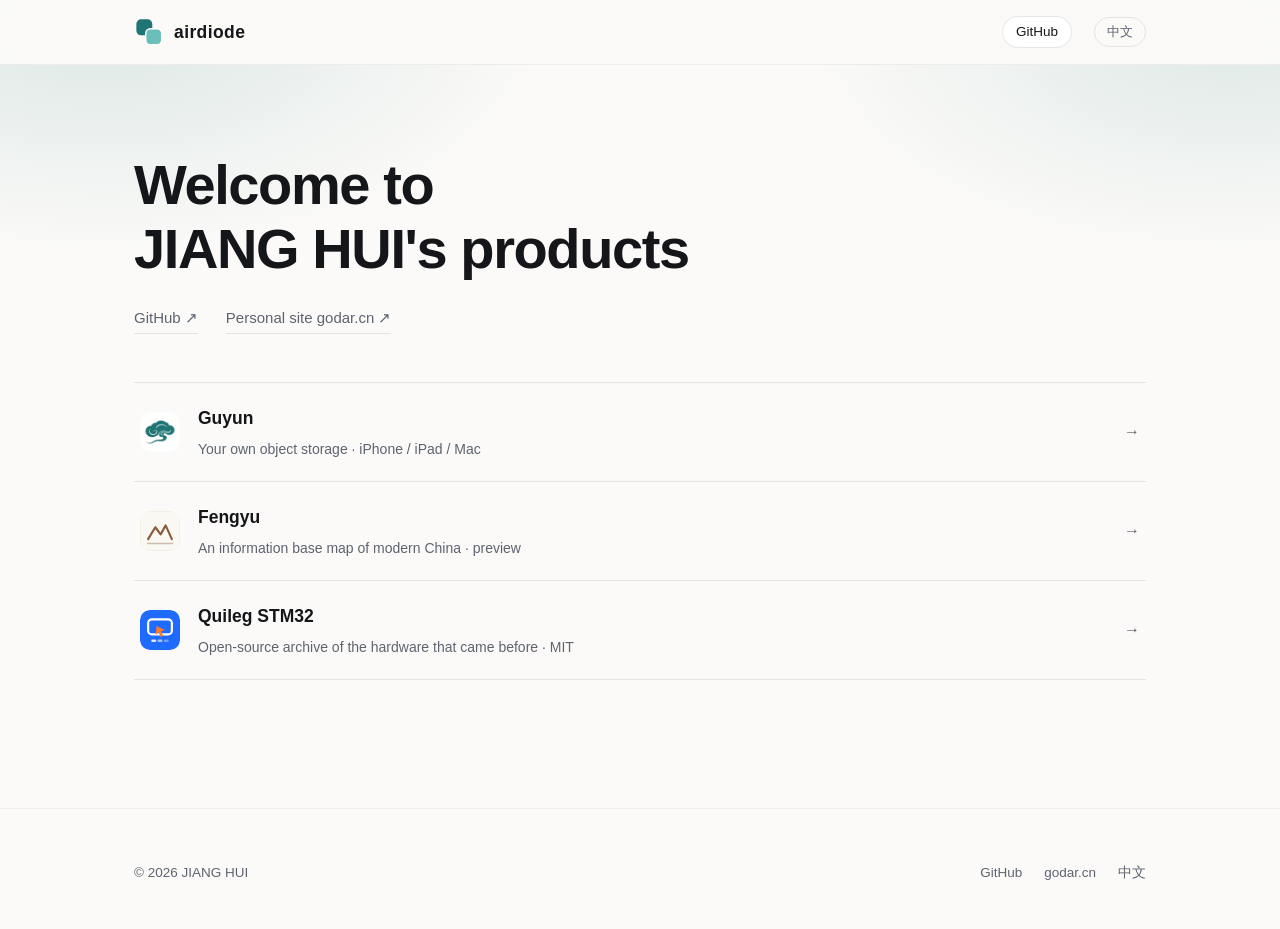
==== en/index.html @ 5a49a4d6 "home: 首页改成纯产品清单 - 题头改为「欢迎来到 JIANG HUI 的产品集」，下面放 GitHub 与 godar.cn 两个入口 - 移除「做法」「关于」两节，产品改成三行清单（图标 + " ====
<!DOCTYPE html>
<html lang="en">
<head>
<meta charset="utf-8">
<meta name="viewport" content="width=device-width, initial-scale=1">
<title>JIANG HUI — Products</title>
<meta name="description" content="Products by JIANG HUI: Guyun, Fengyu and Quileg STM32.">
<meta name="theme-color" content="#fbfaf8" media="(prefers-color-scheme: light)">
<meta name="theme-color" content="#0f1113" media="(prefers-color-scheme: dark)">
<link rel="icon" type="image/svg+xml" href="../assets/mark.svg">
<link rel="apple-touch-icon" href="../assets/mark.svg">
<link rel="stylesheet" href="../styles.css">
<meta property="og:type" content="website">
<meta property="og:site_name" content="JIANG HUI">
<meta property="og:title" content="JIANG HUI — Products">
<meta property="og:description" content="Guyun, Fengyu and Quileg STM32.">
<meta property="og:url" content="https://airdiode.github.io/en/">
<meta property="og:image" content="https://airdiode.github.io/assets/og-en.png">
<meta property="og:locale" content="en_US">
<meta property="og:locale:alternate" content="zh_CN">
<meta name="twitter:card" content="summary_large_image">
<meta name="twitter:image" content="https://airdiode.github.io/assets/og-en.png">
<link rel="alternate" hreflang="zh-Hans" href="https://airdiode.github.io/">
<link rel="alternate" hreflang="en" href="https://airdiode.github.io/en/">
<link rel="alternate" hreflang="x-default" href="https://airdiode.github.io/">
</head>
<body>

<a class="skip" href="#main">Skip to content</a>

<header class="site-header">
  <div class="wrap">
    <a class="brand" href="./">
      <img src="../assets/mark.svg" alt="" width="30" height="30">
      <span>airdiode</span>
    </a>
    <nav>
      <a class="gh" href="https://github.com/airdiode">GitHub</a>
      <a class="lang" href="../" hreflang="zh-Hans" lang="zh-CN">中文</a>
    </nav>
  </div>
</header>

<main id="main">

  <section class="hero hero-simple">
    <div class="wrap">
      <h1>Welcome to<br>JIANG HUI's products</h1>
      <p class="intro-links">
        <a href="https://github.com/airdiode">GitHub <span aria-hidden="true">↗</span></a>
        <a href="https://www.godar.cn/">Personal site godar.cn <span aria-hidden="true">↗</span></a>
      </p>
    </div>
  </section>

  <section id="products" class="section">
    <div class="wrap">
      <ul class="product-list">

        <li>
          <a href="https://airdiode.github.io/Guyun/en/">
            <img src="../assets/guyun-icon.png" alt="" width="40" height="40">
            <span class="pl-text">
              <span class="pl-name">Guyun</span>
              <span class="pl-desc">Your own object storage · iPhone / iPad / Mac</span>
            </span>
            <span class="pl-go" aria-hidden="true">→</span>
          </a>
        </li>

        <li>
          <a href="https://airdiode.github.io/Fengyu/">
            <img src="../assets/fengyu-mark.svg" alt="" width="40" height="40">
            <span class="pl-text">
              <span class="pl-name">Fengyu</span>
              <span class="pl-desc">An information base map of modern China · preview</span>
            </span>
            <span class="pl-go" aria-hidden="true">→</span>
          </a>
        </li>

        <li>
          <a href="https://airdiode.github.io/Quileg-STM32/">
            <img src="../assets/quileg-stm32.svg" alt="" width="40" height="40">
            <span class="pl-text">
              <span class="pl-name">Quileg STM32</span>
              <span class="pl-desc">Open-source archive of the hardware that came before · MIT</span>
            </span>
            <span class="pl-go" aria-hidden="true">→</span>
          </a>
        </li>

      </ul>
    </div>
  </section>

</main>

<footer class="site-footer">
  <div class="wrap footer-line">
    <span>© <span id="year">2026</span> JIANG HUI</span>
    <a href="https://github.com/airdiode">GitHub</a>
    <a href="https://www.godar.cn/">godar.cn</a>
    <a href="../" hreflang="zh-Hans" lang="zh-CN">中文</a>
  </div>
</footer>

<script>
document.getElementById("year").textContent = new Date().getFullYear();
</script>

</body>
</html>
---- styles.css ----
/* airdiode · 总主页
   配色取自孤云的青绿 #1f7573：页面保持中性，品牌色只出现在卡片与强调处。 */

:root {
  --bg: #fbfaf8;
  --card: #ffffff;
  --ink: #14161a;
  --muted: #5d6470;
  --line: rgba(20, 22, 26, 0.10);
  --line-soft: rgba(20, 22, 26, 0.06);

  --guyun: #1f7573;
  --guyun-deep: #0d4a48;
  --guyun-light: #6bbfba;
  --guyun-soft: #eaf3f1;

  --radius: 22px;
  --wrap: 1060px;
  --shadow: 0 1px 2px rgba(20, 22, 26, 0.04), 0 30px 60px -40px rgba(20, 22, 26, 0.45);
  --shadow-lift: 0 2px 4px rgba(20, 22, 26, 0.05), 0 34px 64px -36px rgba(20, 22, 26, 0.5);

  --font: -apple-system, BlinkMacSystemFont, "SF Pro SC", "PingFang SC",
    "Hiragino Sans GB", "Microsoft YaHei", "Helvetica Neue", sans-serif;
}

@media (prefers-color-scheme: dark) {
  :root {
    --bg: #0f1113;
    --card: #16191c;
    --ink: #edf0f3;
    --muted: #9aa3ae;
    --line: rgba(255, 255, 255, 0.11);
    --line-soft: rgba(255, 255, 255, 0.06);

    --guyun: #58b8b2;
    --guyun-deep: #2a7f7a;
    --guyun-light: #9fe0dc;
    --guyun-soft: #142c2a;

    --shadow: 0 1px 2px rgba(0, 0, 0, 0.5), 0 30px 60px -40px rgba(0, 0, 0, 0.9);
    --shadow-lift: 0 2px 4px rgba(0, 0, 0, 0.55), 0 34px 64px -36px rgba(0, 0, 0, 0.95);
  }
}

* { box-sizing: border-box; }

html {
  scroll-behavior: smooth;
  scroll-padding-top: 84px;
}

body {
  margin: 0;
  background: var(--bg);
  color: var(--ink);
  font-family: var(--font);
  font-size: 16px;
  line-height: 1.75;
  -webkit-font-smoothing: antialiased;
  text-rendering: optimizeLegibility;
}

img { max-width: 100%; height: auto; }
a { color: inherit; text-decoration: none; }
p { margin: 0; }

code {
  font-family: ui-monospace, SFMono-Regular, "SF Mono", Menlo, monospace;
  font-size: 0.88em;
  background: var(--line-soft);
  padding: 0.1em 0.4em;
  border-radius: 5px;
  white-space: nowrap;
}

.wrap { max-width: var(--wrap); margin: 0 auto; padding: 0 24px; }

.skip {
  position: absolute; left: -9999px; top: 0; z-index: 100;
  background: var(--ink); color: var(--bg);
  padding: 10px 16px; border-radius: 0 0 10px 0;
}
.skip:focus { left: 0; }

:focus-visible {
  outline: 2px solid var(--guyun);
  outline-offset: 3px;
  border-radius: 8px;
}

/* ---------- header ---------- */

.site-header {
  position: sticky; top: 0; z-index: 60;
  background: var(--bg);
  background: color-mix(in srgb, var(--bg) 80%, transparent);
  backdrop-filter: saturate(180%) blur(16px);
  -webkit-backdrop-filter: saturate(180%) blur(16px);
  border-bottom: 1px solid var(--line-soft);
}

.site-header .wrap {
  display: flex; align-items: center; gap: 12px; height: 64px;
}

.brand {
  display: flex; align-items: center; gap: 10px;
  font-weight: 700; font-size: 17.5px; letter-spacing: 0.4px;
}
.brand img { width: 30px; height: 30px; display: block; }

.site-header nav {
  margin-left: auto;
  display: flex; align-items: center; gap: 22px;
  font-size: 14.5px; color: var(--muted);
}
.site-header nav a { transition: color 0.15s ease; }
.site-header nav a:hover { color: var(--ink); }
.site-header nav .gh {
  color: var(--ink);
  border: 1px solid var(--line);
  border-radius: 999px;
  padding: 3px 13px;
  font-size: 13.5px;
  background: var(--card);
}
.site-header nav .gh:hover { border-color: color-mix(in srgb, var(--ink) 30%, transparent); }
.site-header nav .lang {
  color: var(--muted);
  border: 1px solid var(--line);
  border-radius: 999px;
  padding: 3px 12px;
  font-size: 13px;
  background: transparent;
}
.site-header nav .lang:hover { color: var(--ink); }

/* ---------- hero ---------- */

.hero {
  padding: 88px 0 56px;
  background:
    radial-gradient(720px 380px at 8% -16%, color-mix(in srgb, var(--guyun) 14%, transparent), transparent 62%),
    radial-gradient(680px 360px at 96% -12%, color-mix(in srgb, var(--guyun) 13%, transparent), transparent 62%);
}

.eyebrow {
  margin: 0 0 20px;
  font-size: 13px;
  letter-spacing: 1.6px;
  text-transform: uppercase;
  color: var(--muted);
  font-weight: 600;
}

.hero h1 {
  margin: 0 0 22px;
  font-size: clamp(34px, 5.8vw, 62px);
  line-height: 1.14;
  letter-spacing: -1.6px;
  font-weight: 800;
}

.hero h1 em {
  font-style: normal;
  background: linear-gradient(100deg, var(--guyun-deep), var(--guyun-light));
  -webkit-background-clip: text;
  background-clip: text;
  color: transparent;
}

.hero .lede {
  max-width: 34em;
  font-size: 17.5px;
  color: var(--muted);
  line-height: 1.8;
}

.stats {
  list-style: none;
  display: flex; flex-wrap: wrap;
  gap: 10px 28px;
  margin: 34px 0 0;
  padding: 0;
  font-size: 14px;
  color: var(--muted);
}
.stats li { display: flex; align-items: baseline; gap: 7px; }
.stats b { color: var(--ink); font-size: 15px; font-weight: 700; }

/* ---------- sections ---------- */

.section { padding: 64px 0; }

.section-head { margin-bottom: 32px; }
.section-head h2 {
  margin: 0 0 8px;
  font-size: clamp(24px, 3vw, 30px);
  letter-spacing: -0.6px;
  line-height: 1.3;
}
.section-head p { color: var(--muted); font-size: 15.5px; }

/* ---------- product cards ---------- */

.cards {
  display: grid;
  grid-template-columns: repeat(2, minmax(0, 1fr));
  gap: 22px;
}

.card {
  position: relative;
  display: flex;
  flex-direction: column;
  padding: 30px 30px 26px;
  background: var(--card);
  border: 1px solid var(--line);
  border-radius: var(--radius);
  box-shadow: var(--shadow);
  overflow: hidden;
  transition: transform 0.18s ease, box-shadow 0.18s ease, border-color 0.18s ease;
}

.card::before {
  content: "";
  position: absolute; inset: 0 0 auto;
  height: 3px;
  background: var(--accent);
  opacity: 0.9;
}

.card:hover {
  transform: translateY(-3px);
  box-shadow: var(--shadow-lift);
  border-color: color-mix(in srgb, var(--accent) 40%, transparent);
}

.card-guyun { --accent: var(--guyun); --accent-soft: var(--guyun-soft); }
.card-fengyu { --accent: #8a5a3b; --accent-soft: #f3ece4; }
.card-stm32 { --accent: #1f6bff; --accent-soft: #eef4ff; }
/* 只有一件产品时，卡片整行铺开：左边叙事、右边事实与入口 */
.card-wide {
  grid-column: 1 / -1;
  display: grid;
  grid-template-columns: minmax(0, 1.3fr) minmax(0, 1fr);
  gap: 22px 44px;
  align-items: start;
}
.card-wide .desc { max-width: 44em; }
.arch-side { display: flex; flex-direction: column; gap: 20px; }
.arch-side .card-actions { margin-top: 0; padding-top: 0; }

.card-top {
  display: flex; align-items: center; gap: 14px;
  margin-bottom: 22px;
}

.app-icon {
  width: 56px; height: 56px;
  border-radius: 14px;
  display: block;
  box-shadow: 0 6px 16px -8px rgba(0, 0, 0, 0.45);
  flex: none;
}

.kicker {
  margin: 0 0 2px;
  font-size: 12px;
  letter-spacing: 0.9px;
  text-transform: uppercase;
  color: var(--accent);
  font-weight: 700;
}

.card h3 {
  margin: 0;
  font-size: 22px;
  letter-spacing: -0.4px;
  line-height: 1.3;
}

.tagline {
  font-size: 19px;
  font-weight: 600;
  letter-spacing: -0.3px;
  line-height: 1.5;
  margin-bottom: 12px;
}

.desc {
  color: var(--muted);
  font-size: 15px;
  line-height: 1.8;
}

.facts {
  list-style: none;
  margin: 22px 0 0;
  padding: 0;
  display: grid;
  gap: 9px;
  font-size: 14px;
  color: var(--muted);
}

.facts li {
  position: relative;
  padding-left: 16px;
  line-height: 1.6;
}
.facts li::before {
  content: "";
  position: absolute; left: 1px; top: 0.62em;
  width: 5px; height: 5px;
  border-radius: 50%;
  background: var(--accent);
}

.card-actions {
  display: flex; align-items: center; gap: 16px;
  margin-top: auto;
  padding-top: 26px;
  font-size: 15px;
  font-weight: 600;
}

.go { color: var(--accent); display: inline-flex; align-items: center; gap: 6px; }
.go span { transition: transform 0.18s ease; }
.card:hover .go span { transform: translateX(4px); }

/* 让整张卡片可点，同时不嵌套 <a> */
.go::after { content: ""; position: absolute; inset: 0; }

.alt {
  position: relative; z-index: 1;
  margin-left: auto;
  font-size: 14px;
  font-weight: 500;
  color: var(--muted);
  border-bottom: 1px solid var(--line);
  padding-bottom: 1px;
}
.alt:hover { color: var(--ink); border-color: color-mix(in srgb, var(--ink) 40%, transparent); }

/* ---------- principles ---------- */

.principles {
  list-style: none;
  margin: 0; padding: 0;
  display: grid;
  grid-template-columns: repeat(auto-fit, minmax(260px, 1fr));
  gap: 18px;
  counter-reset: p;
}

.principles li {
  position: relative;
  padding: 26px 24px;
  border: 1px solid var(--line-soft);
  border-radius: 18px;
  background: var(--card);
  background: color-mix(in srgb, var(--card) 60%, transparent);
}

.num {
  display: block;
  font-size: 12px;
  font-weight: 700;
  letter-spacing: 1px;
  color: var(--muted);
  margin-bottom: 12px;
  font-variant-numeric: tabular-nums;
}

.principles h3 {
  margin: 0 0 8px;
  font-size: 17.5px;
  letter-spacing: -0.2px;
}

.principles p {
  font-size: 14.5px;
  color: var(--muted);
  line-height: 1.75;
}

/* ---------- about ---------- */

.about-grid {
  display: grid;
  grid-template-columns: 1.35fr 1fr;
  gap: 48px;
  align-items: start;
}

.about h2 {
  margin: 0 0 14px;
  font-size: clamp(24px, 3vw, 30px);
  letter-spacing: -0.6px;
}

.about p { font-size: 16px; max-width: 32em; }
.about p + p { margin-top: 14px; }
.about .muted { color: var(--muted); font-size: 15px; }

.links {
  list-style: none;
  margin: 0; padding: 0;
  border-top: 1px solid var(--line-soft);
}

.links a {
  display: flex; align-items: center; gap: 16px;
  padding: 13px 2px;
  border-bottom: 1px solid var(--line-soft);
  font-size: 15px;
  transition: color 0.15s ease, padding 0.15s ease;
}
.links a:hover { color: var(--guyun); padding-left: 6px; }

.arrow { margin-left: auto; color: var(--muted); font-size: 13px; }

/* ---------- footer ---------- */

.site-footer {
  margin-top: 64px;
  padding: 52px 0 44px;
  border-top: 1px solid var(--line-soft);
  font-size: 13.5px;
  color: var(--muted);
}

.footer-grid {
  display: grid;
  grid-template-columns: minmax(0, 1.7fr) minmax(0, 0.75fr) minmax(0, 0.9fr);
  gap: 32px 44px;
}

.foot-brand .brand { margin-bottom: 12px; color: var(--ink); }
.foot-brand .brand img { width: 26px; height: 26px; }
.foot-tagline { margin-bottom: 20px; }

.foot-about {
  display: grid;
  gap: 8px;
  max-width: 32em;
  font-size: 13px;
  line-height: 1.75;
  color: var(--muted);
}
.foot-about-lead {
  color: var(--ink);
  font-weight: 700;
  font-size: 11.5px;
  letter-spacing: 1px;
}
.foot-about a,
.legal a {
  color: var(--ink);
  text-decoration: underline;
  text-underline-offset: 2px;
  text-decoration-color: var(--line);
}
.foot-about a:hover,
.legal a:hover { text-decoration-color: currentColor; }

.site-footer nav {
  display: flex;
  flex-direction: column;
  gap: 9px;
  font-size: 13.5px;
}
.site-footer nav a { color: var(--muted); width: fit-content; transition: color 0.15s ease; }
.site-footer nav a:hover { color: var(--ink); }

.legal {
  margin: 40px 0 0;
  padding-top: 20px;
  border-top: 1px solid var(--line-soft);
  font-size: 12.5px;
  line-height: 1.8;
  color: var(--muted);
}
.legal + .legal { margin-top: 8px; padding-top: 0; border-top: 0; }

/* ---------- narrow ---------- */

@media (max-width: 760px) {
  .hero { padding: 64px 0 48px; }
  .section { padding: 48px 0; }
  .about-grid { grid-template-columns: 1fr; gap: 28px; }
  .cards { grid-template-columns: 1fr; }
  .footer-grid { grid-template-columns: 1fr; gap: 28px; }
  .card-wide { grid-template-columns: 1fr; gap: 18px; }
  .site-footer nav { flex-direction: row; flex-wrap: wrap; gap: 8px 18px; }
  .site-footer { margin-top: 48px; padding-top: 40px; }
  .site-header nav { gap: 16px; }
  .site-header nav a:not(.gh):not(.lang) { display: none; }
  .stats {
    display: grid;
    grid-template-columns: 1fr 1fr;
    gap: 8px 16px;
    margin-top: 28px;
  }
  .card { padding: 26px 22px 22px; }
  .tagline { font-size: 18px; }
}

@media (prefers-color-scheme: dark) {
  .card-fengyu { --accent: #c99a72; --accent-soft: #2a2018; }
  .card-stm32 { --accent: #7ea6ff; --accent-soft: #16203a; }
}

@media (prefers-reduced-motion: reduce) {
  html { scroll-behavior: auto; }
  .card, .go span, .links a { transition: none; }
  .card:hover { transform: none; }
}

@media (prefers-contrast: more) {
  :root { --line: rgba(20, 22, 26, 0.3); --muted: #454b55; }
}

/* ---------- 简化版首页：一句欢迎 + 产品清单 ---------- */

.hero-simple { padding: 88px 0 20px; }

.hero-simple h1 {
  margin: 0 0 24px;
  font-size: clamp(34px, 5.2vw, 56px);
  line-height: 1.14;
  letter-spacing: -1.4px;
  font-weight: 800;
}

.intro-links { display: flex; flex-wrap: wrap; gap: 12px 28px; margin: 0; font-size: 15px; }
.intro-links a { color: var(--muted); border-bottom: 1px solid var(--line); padding-bottom: 2px; }
.intro-links a:hover { color: var(--ink); border-color: currentColor; }

#products { padding-top: 28px; }

.product-list { list-style: none; margin: 0; padding: 0; border-top: 1px solid var(--line); }
.product-list li { border-bottom: 1px solid var(--line); }
.product-list a {
  display: flex; align-items: center; gap: 18px;
  padding: 20px 6px;
  transition: background 0.15s ease, padding 0.15s ease;
}
.product-list a:hover { background: color-mix(in srgb, var(--card) 70%, transparent); padding-left: 14px; }
.product-list img { width: 40px; height: 40px; border-radius: 10px; flex: none; }

.pl-text { display: flex; flex-direction: column; gap: 3px; min-width: 0; }
.pl-name { font-size: 17.5px; font-weight: 600; color: var(--ink); }
.pl-desc { font-size: 14px; color: var(--muted); }
.pl-go { margin-left: auto; color: var(--muted); transition: transform 0.15s ease, color 0.15s ease; }
.product-list a:hover .pl-go { color: var(--ink); transform: translateX(3px); }

.footer-line { display: flex; flex-wrap: wrap; align-items: center; gap: 10px 22px; font-size: 13.5px; color: var(--muted); }
.footer-line a { color: var(--muted); }
.footer-line a:hover { color: var(--ink); }
.footer-line > span:first-child { margin-right: auto; }
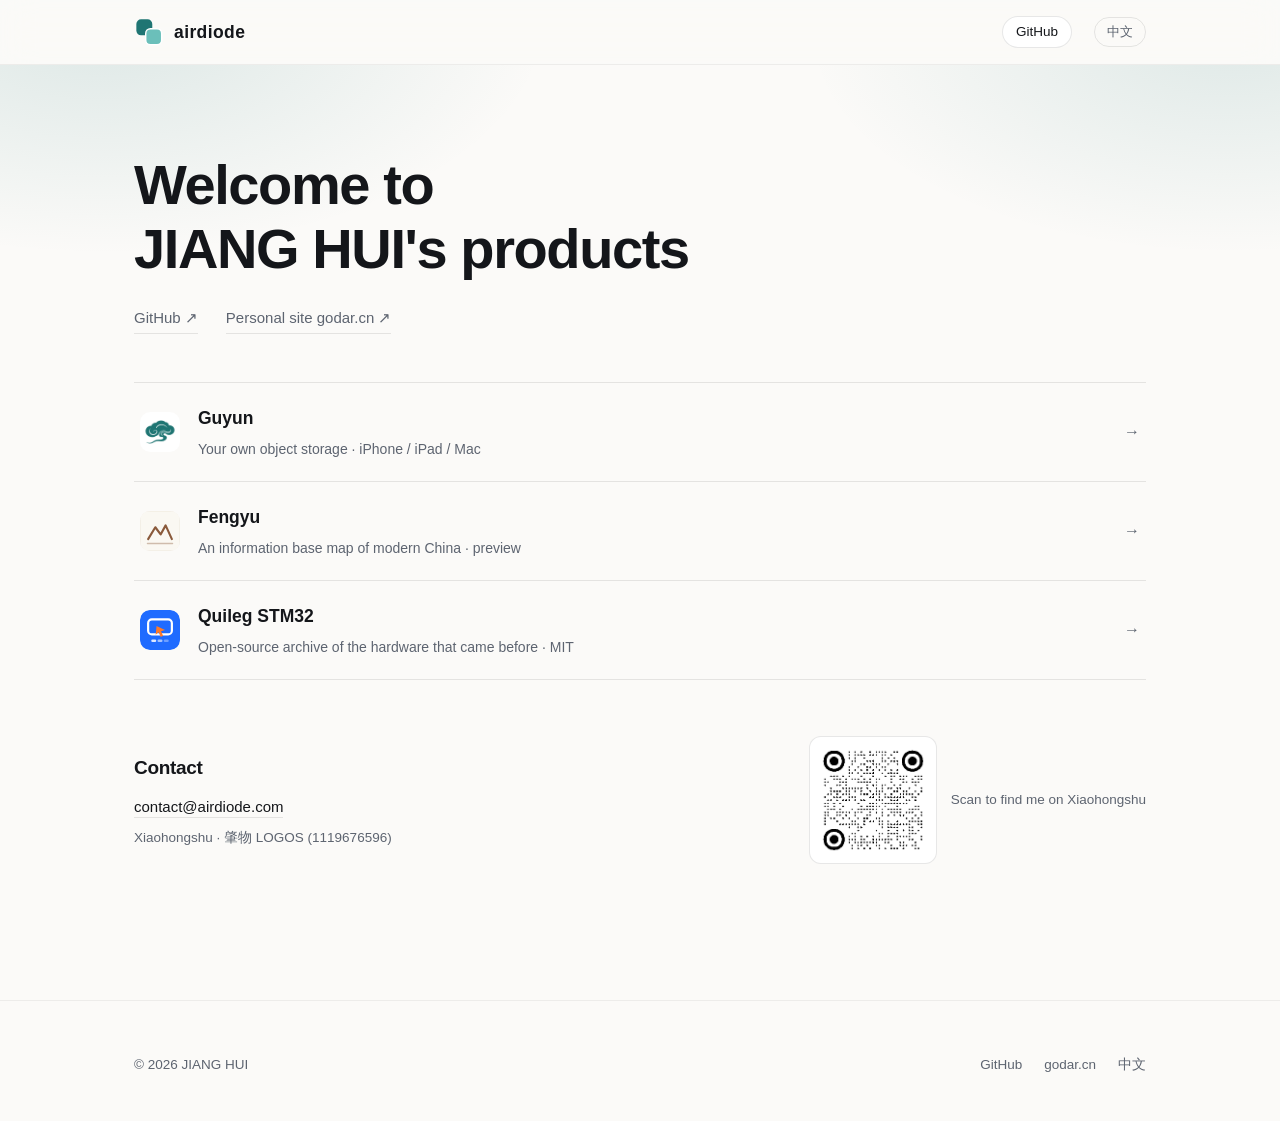
==== commit e3aa8829: "home: 加联系区（邮箱 + 小红书二维码） - 产品清单下面加一块联系：contact@airdiode.com、小红书「肇物 LOGOS」与二维码 - 二维码从名片图裁出并二值化，已用 Visi" ====
--- a/en/index.html
+++ b/en/index.html
@@ -94,6 +94,21 @@
     </div>
   </section>
 
+
+  <section id="contact" class="section contact">
+    <div class="wrap contact-row">
+      <div>
+        <h2>Contact</h2>
+        <p class="contact-mail"><a href="mailto:contact@airdiode.com">contact@airdiode.com</a></p>
+        <p class="contact-meta">Xiaohongshu · 肇物 LOGOS (1119676596)</p>
+      </div>
+      <a class="qr" href="http://xhslink.com/m/8WSrYCLF1yk">
+        <img src="../assets/xhs-qr.png" alt="Xiaohongshu QR code" width="112" height="112">
+        <span>Scan to find me on Xiaohongshu</span>
+      </a>
+    </div>
+  </section>
+
 </main>
 
 <footer class="site-footer">
--- a/styles.css
+++ b/styles.css
@@ -538,7 +538,7 @@
 .intro-links a { color: var(--muted); border-bottom: 1px solid var(--line); padding-bottom: 2px; }
 .intro-links a:hover { color: var(--ink); border-color: currentColor; }
 
-#products { padding-top: 28px; }
+#products { padding-top: 28px; padding-bottom: 16px; }
 
 .product-list { list-style: none; margin: 0; padding: 0; border-top: 1px solid var(--line); }
 .product-list li { border-bottom: 1px solid var(--line); }
@@ -560,3 +560,24 @@
 .footer-line a { color: var(--muted); }
 .footer-line a:hover { color: var(--ink); }
 .footer-line > span:first-child { margin-right: auto; }
+
+/* ---------- 联系 ---------- */
+
+.contact { padding-top: 40px; padding-bottom: 72px; }
+
+.contact-row { display: flex; align-items: center; gap: 40px; }
+
+.contact-row h2 { margin: 0 0 10px; font-size: 19px; letter-spacing: -0.3px; }
+.contact-mail { margin: 0 0 6px; font-size: 15px; }
+.contact-mail a { border-bottom: 1px solid var(--line); padding-bottom: 2px; }
+.contact-mail a:hover { border-color: currentColor; }
+.contact-meta { margin: 0; font-size: 13.5px; color: var(--muted); }
+
+.qr { display: flex; align-items: center; gap: 14px; margin-left: auto; color: var(--muted); font-size: 13.5px; }
+.qr img { width: 128px; height: 128px; padding: 8px; border: 1px solid var(--line); border-radius: 12px; background: #fff; }
+.qr:hover { color: var(--ink); }
+
+@media (max-width: 760px) {
+  .contact-row { flex-direction: column; align-items: flex-start; gap: 20px; }
+  .qr { margin-left: 0; }
+}
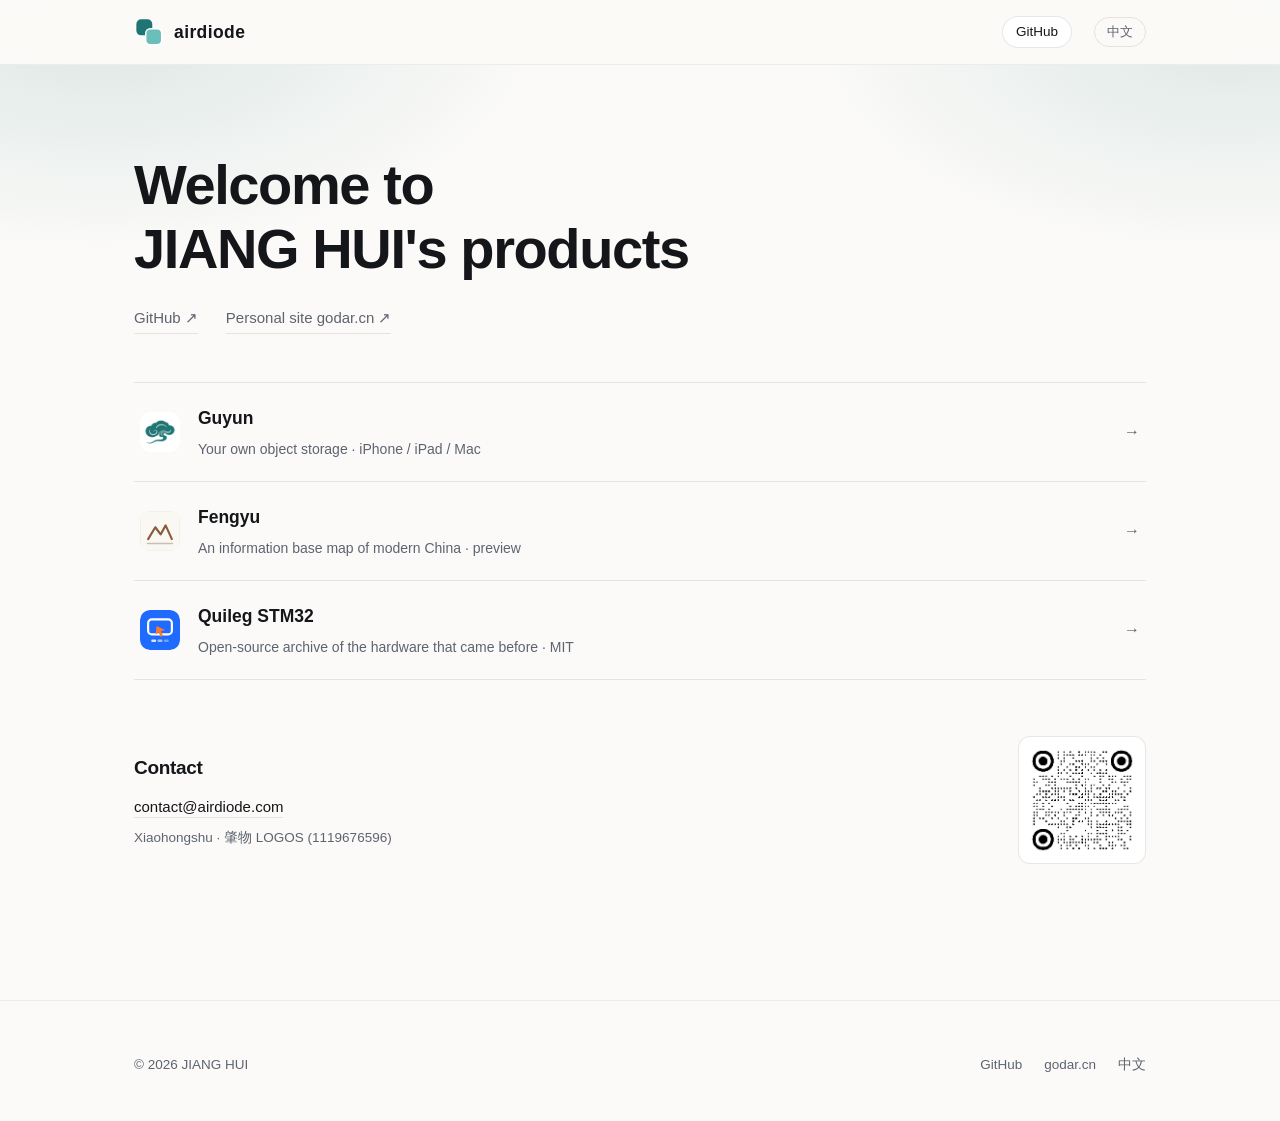
==== commit 8c5f08bb: "home: 联系区只保留二维码，去掉说明文字 - 删除「扫码在小红书找到我」/「Scan to find me…」 - 图片尺寸写进属性并对齐 CSS（128），alt 补上「肇物 LOGOS」" ====
--- a/en/index.html
+++ b/en/index.html
@@ -103,8 +103,7 @@
         <p class="contact-meta">Xiaohongshu · 肇物 LOGOS (1119676596)</p>
       </div>
       <a class="qr" href="http://xhslink.com/m/8WSrYCLF1yk">
-        <img src="../assets/xhs-qr.png" alt="Xiaohongshu QR code" width="112" height="112">
-        <span>Scan to find me on Xiaohongshu</span>
+        <img src="../assets/xhs-qr.png" alt="Xiaohongshu QR code: 肇物 LOGOS" width="128" height="128">
       </a>
     </div>
   </section>
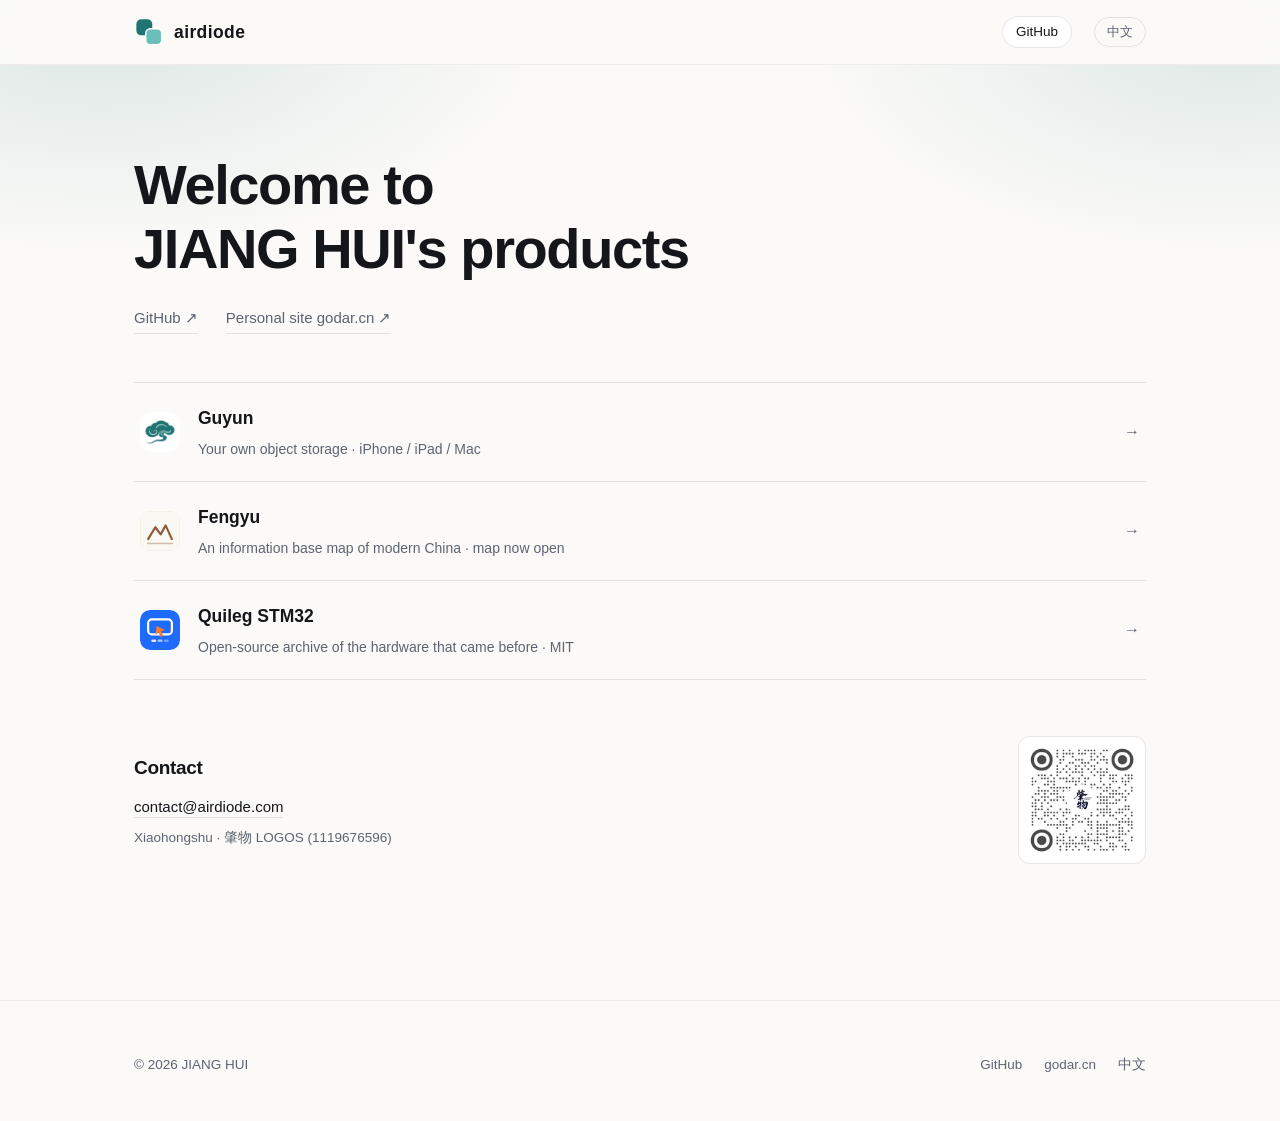
==== commit 2d1c7a82: "home: 风雨如磐状态从「公开预告」改为「地图已开放」 - 首页清单与英文页同步；工作区 README 一并更新" ====
--- a/en/index.html
+++ b/en/index.html
@@ -73,7 +73,7 @@
             <img src="../assets/fengyu-mark.svg" alt="" width="40" height="40">
             <span class="pl-text">
               <span class="pl-name">Fengyu</span>
-              <span class="pl-desc">An information base map of modern China · preview</span>
+              <span class="pl-desc">An information base map of modern China · map now open</span>
             </span>
             <span class="pl-go" aria-hidden="true">→</span>
           </a>
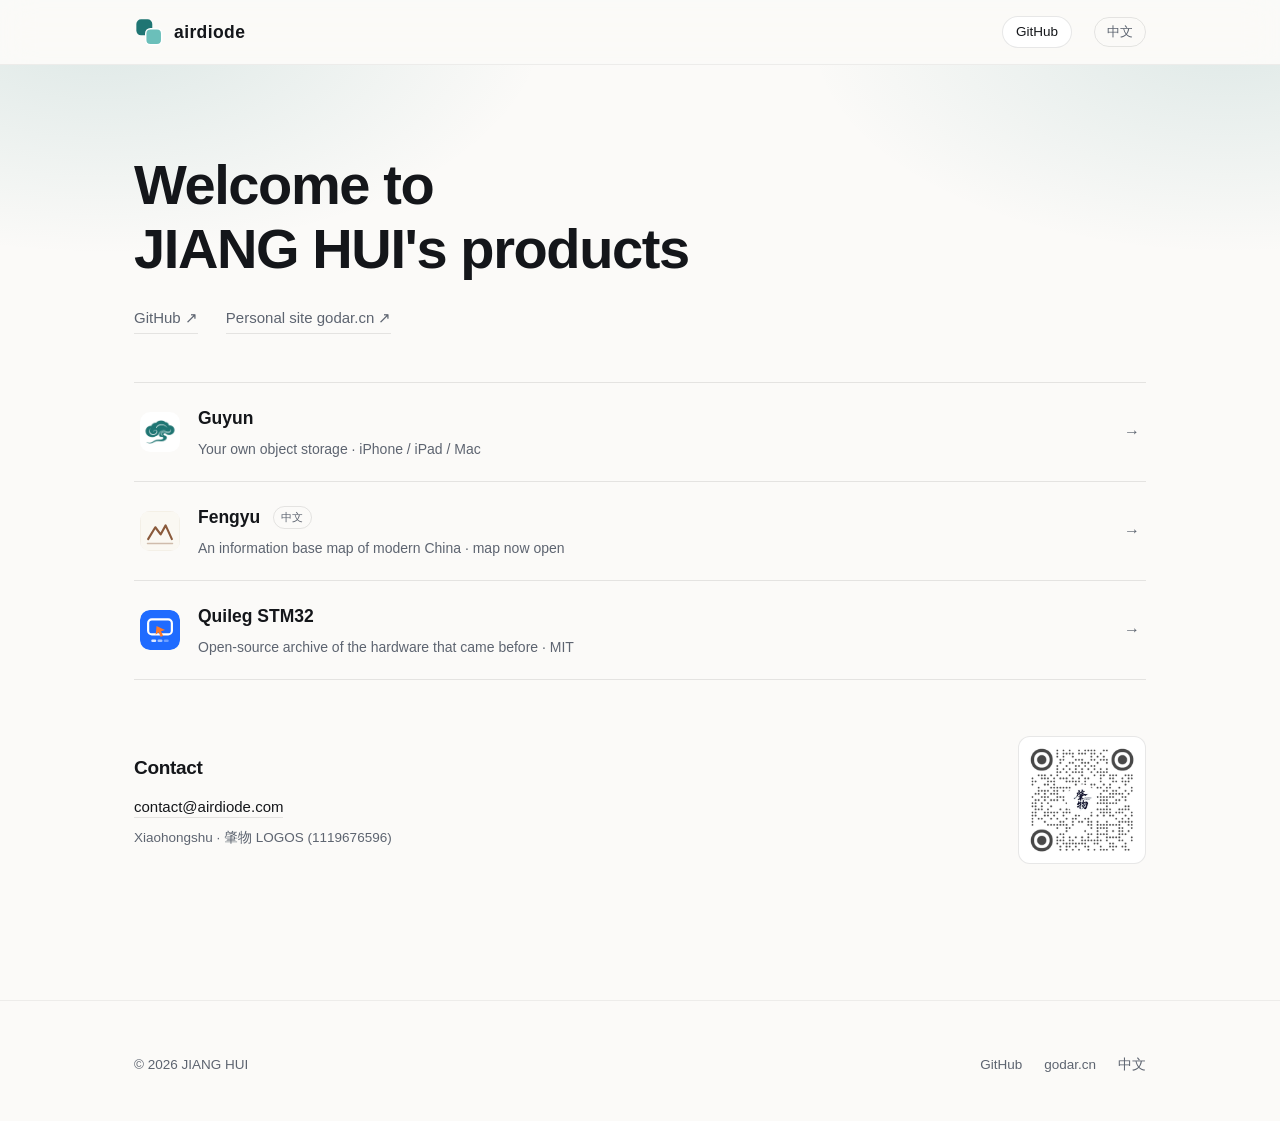
==== commit f0ec809d: "home(en): 风雨如磐加「中文」标签，说明只有中文版" ====
--- a/en/index.html
+++ b/en/index.html
@@ -72,7 +72,7 @@
           <a href="https://airdiode.github.io/Fengyu/">
             <img src="../assets/fengyu-mark.svg" alt="" width="40" height="40">
             <span class="pl-text">
-              <span class="pl-name">Fengyu</span>
+              <span class="pl-name">Fengyu <span class="pl-tag" lang="zh-CN" title="Chinese only">中文</span></span>
               <span class="pl-desc">An information base map of modern China · map now open</span>
             </span>
             <span class="pl-go" aria-hidden="true">→</span>
--- a/styles.css
+++ b/styles.css
@@ -553,6 +553,12 @@
 .pl-text { display: flex; flex-direction: column; gap: 3px; min-width: 0; }
 .pl-name { font-size: 17.5px; font-weight: 600; color: var(--ink); }
 .pl-desc { font-size: 14px; color: var(--muted); }
+.pl-tag {
+  display: inline-block; margin-left: 8px; padding: 1px 7px;
+  font-size: 11px; font-weight: 500; letter-spacing: 0.2px;
+  color: var(--muted); border: 1px solid var(--line); border-radius: 999px;
+  vertical-align: 2px;
+}
 .pl-go { margin-left: auto; color: var(--muted); transition: transform 0.15s ease, color 0.15s ease; }
 .product-list a:hover .pl-go { color: var(--ink); transform: translateX(3px); }
 
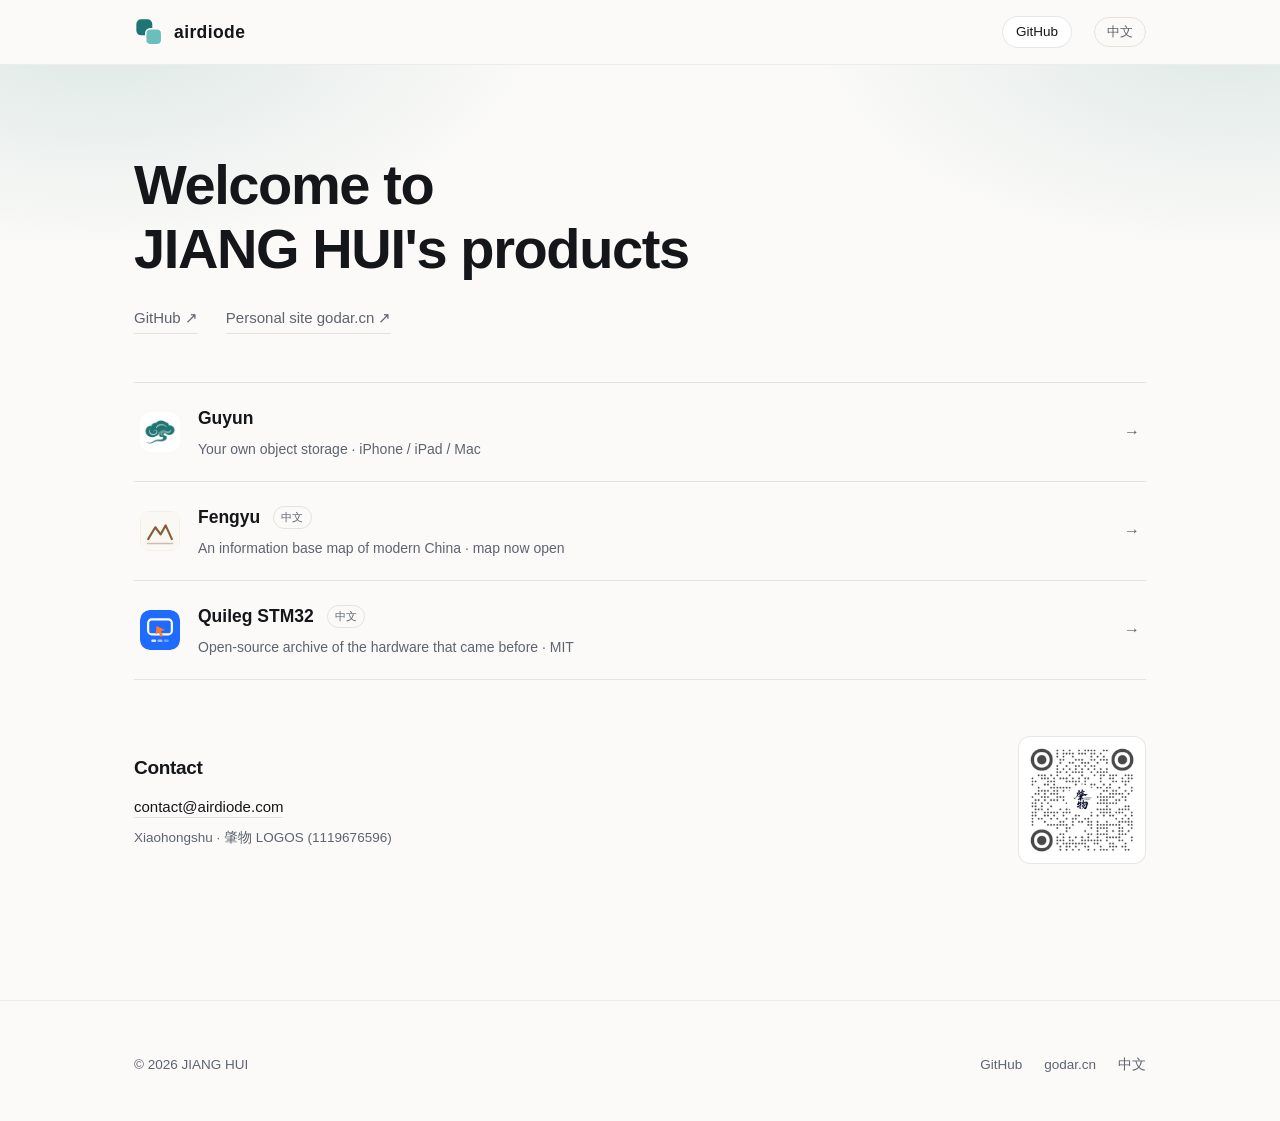
==== commit 5036f635: "home(en): Quileg STM32 也加「中文」标签" ====
--- a/en/index.html
+++ b/en/index.html
@@ -83,7 +83,7 @@
           <a href="https://airdiode.github.io/Quileg-STM32/">
             <img src="../assets/quileg-stm32.svg" alt="" width="40" height="40">
             <span class="pl-text">
-              <span class="pl-name">Quileg STM32</span>
+              <span class="pl-name">Quileg STM32 <span class="pl-tag" lang="zh-CN" title="Chinese only">中文</span></span>
               <span class="pl-desc">Open-source archive of the hardware that came before · MIT</span>
             </span>
             <span class="pl-go" aria-hidden="true">→</span>
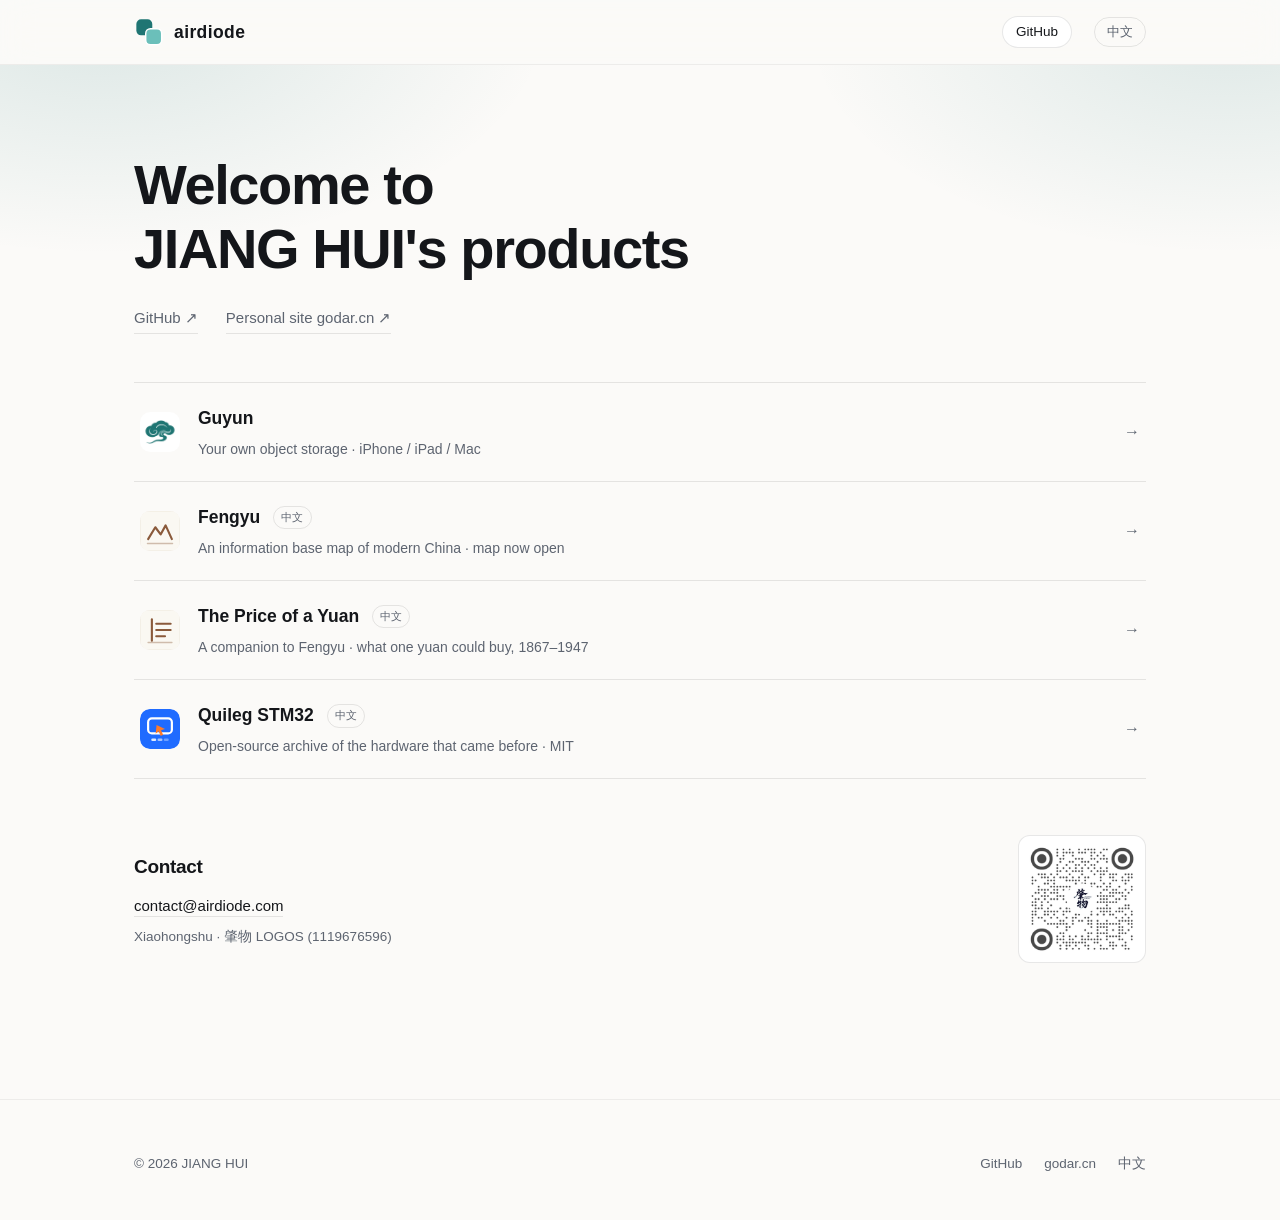
==== commit 089165c4: "home: 加入风雨如磐的配套子项目「百年账本」 - 清单里排在风雨如磐之后，中文页叫「百年账本」，英文页用其英文副题 The Price of a Yuan 并带中文标签 - 新增 assets/l" ====
--- a/en/index.html
+++ b/en/index.html
@@ -80,6 +80,17 @@
         </li>
 
         <li>
+          <a href="https://airdiode.github.io/ledger/">
+            <img src="../assets/ledger-mark.svg" alt="" width="40" height="40">
+            <span class="pl-text">
+              <span class="pl-name">The Price of a Yuan <span class="pl-tag" lang="zh-CN" title="Chinese only">中文</span></span>
+              <span class="pl-desc">A companion to Fengyu · what one yuan could buy, 1867–1947</span>
+            </span>
+            <span class="pl-go" aria-hidden="true">→</span>
+          </a>
+        </li>
+
+        <li>
           <a href="https://airdiode.github.io/Quileg-STM32/">
             <img src="../assets/quileg-stm32.svg" alt="" width="40" height="40">
             <span class="pl-text">
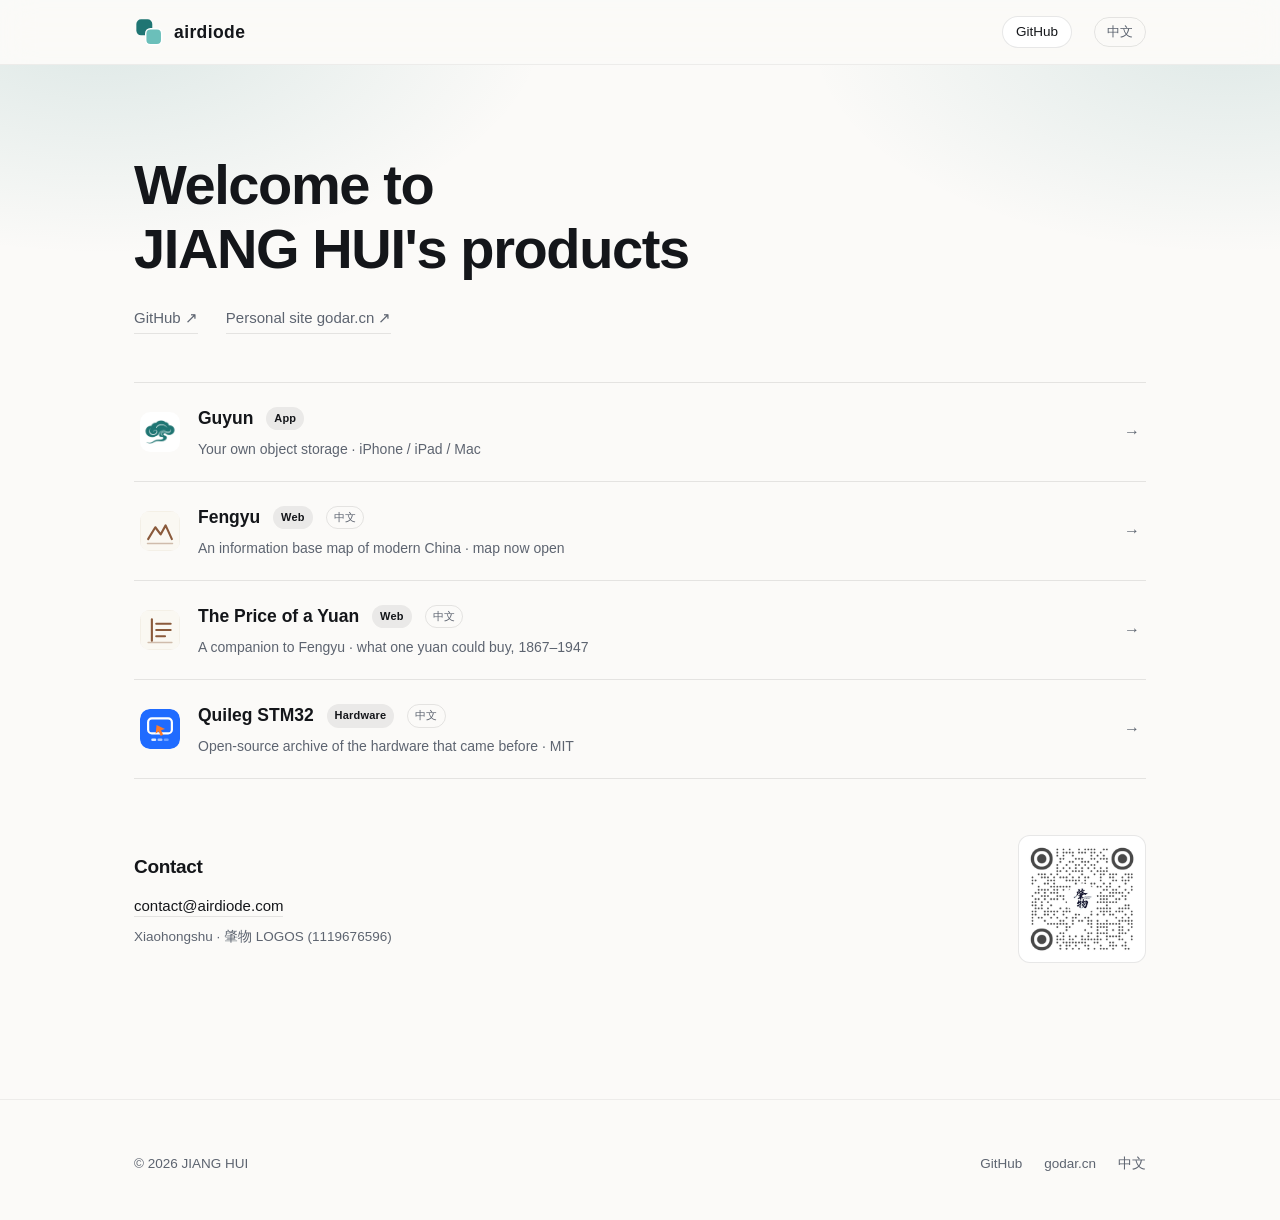
==== commit 1bbaf703: "home: 产品清单加类型标签（App / 网页 / 硬件） - 中文页：孤云 App、风雨如磐 网页、百年账本 网页、Quileg STM32 硬件 - 英文页：App / Web / Hardwa" ====
--- a/en/index.html
+++ b/en/index.html
@@ -61,7 +61,7 @@
           <a href="https://airdiode.github.io/Guyun/en/">
             <img src="../assets/guyun-icon.png" alt="" width="40" height="40">
             <span class="pl-text">
-              <span class="pl-name">Guyun</span>
+              <span class="pl-name">Guyun <span class="pl-tag pl-type">App</span></span>
               <span class="pl-desc">Your own object storage · iPhone / iPad / Mac</span>
             </span>
             <span class="pl-go" aria-hidden="true">→</span>
@@ -72,7 +72,7 @@
           <a href="https://airdiode.github.io/Fengyu/">
             <img src="../assets/fengyu-mark.svg" alt="" width="40" height="40">
             <span class="pl-text">
-              <span class="pl-name">Fengyu <span class="pl-tag" lang="zh-CN" title="Chinese only">中文</span></span>
+              <span class="pl-name">Fengyu <span class="pl-tag pl-type">Web</span> <span class="pl-tag" lang="zh-CN" title="Chinese only">中文</span></span>
               <span class="pl-desc">An information base map of modern China · map now open</span>
             </span>
             <span class="pl-go" aria-hidden="true">→</span>
@@ -83,7 +83,7 @@
           <a href="https://airdiode.github.io/ledger/">
             <img src="../assets/ledger-mark.svg" alt="" width="40" height="40">
             <span class="pl-text">
-              <span class="pl-name">The Price of a Yuan <span class="pl-tag" lang="zh-CN" title="Chinese only">中文</span></span>
+              <span class="pl-name">The Price of a Yuan <span class="pl-tag pl-type">Web</span> <span class="pl-tag" lang="zh-CN" title="Chinese only">中文</span></span>
               <span class="pl-desc">A companion to Fengyu · what one yuan could buy, 1867–1947</span>
             </span>
             <span class="pl-go" aria-hidden="true">→</span>
@@ -94,7 +94,7 @@
           <a href="https://airdiode.github.io/Quileg-STM32/">
             <img src="../assets/quileg-stm32.svg" alt="" width="40" height="40">
             <span class="pl-text">
-              <span class="pl-name">Quileg STM32 <span class="pl-tag" lang="zh-CN" title="Chinese only">中文</span></span>
+              <span class="pl-name">Quileg STM32 <span class="pl-tag pl-type">Hardware</span> <span class="pl-tag" lang="zh-CN" title="Chinese only">中文</span></span>
               <span class="pl-desc">Open-source archive of the hardware that came before · MIT</span>
             </span>
             <span class="pl-go" aria-hidden="true">→</span>
--- a/styles.css
+++ b/styles.css
@@ -559,6 +559,13 @@
   color: var(--muted); border: 1px solid var(--line); border-radius: 999px;
   vertical-align: 2px;
 }
+
+/* 类型标签（App / 网页 / 硬件）：实心一点，和语言标签区分开 */
+.pl-type {
+  border-color: transparent;
+  background: color-mix(in srgb, var(--ink) 7%, transparent);
+  color: var(--ink); font-weight: 600;
+}
 .pl-go { margin-left: auto; color: var(--muted); transition: transform 0.15s ease, color 0.15s ease; }
 .product-list a:hover .pl-go { color: var(--ink); transform: translateX(3px); }
 
